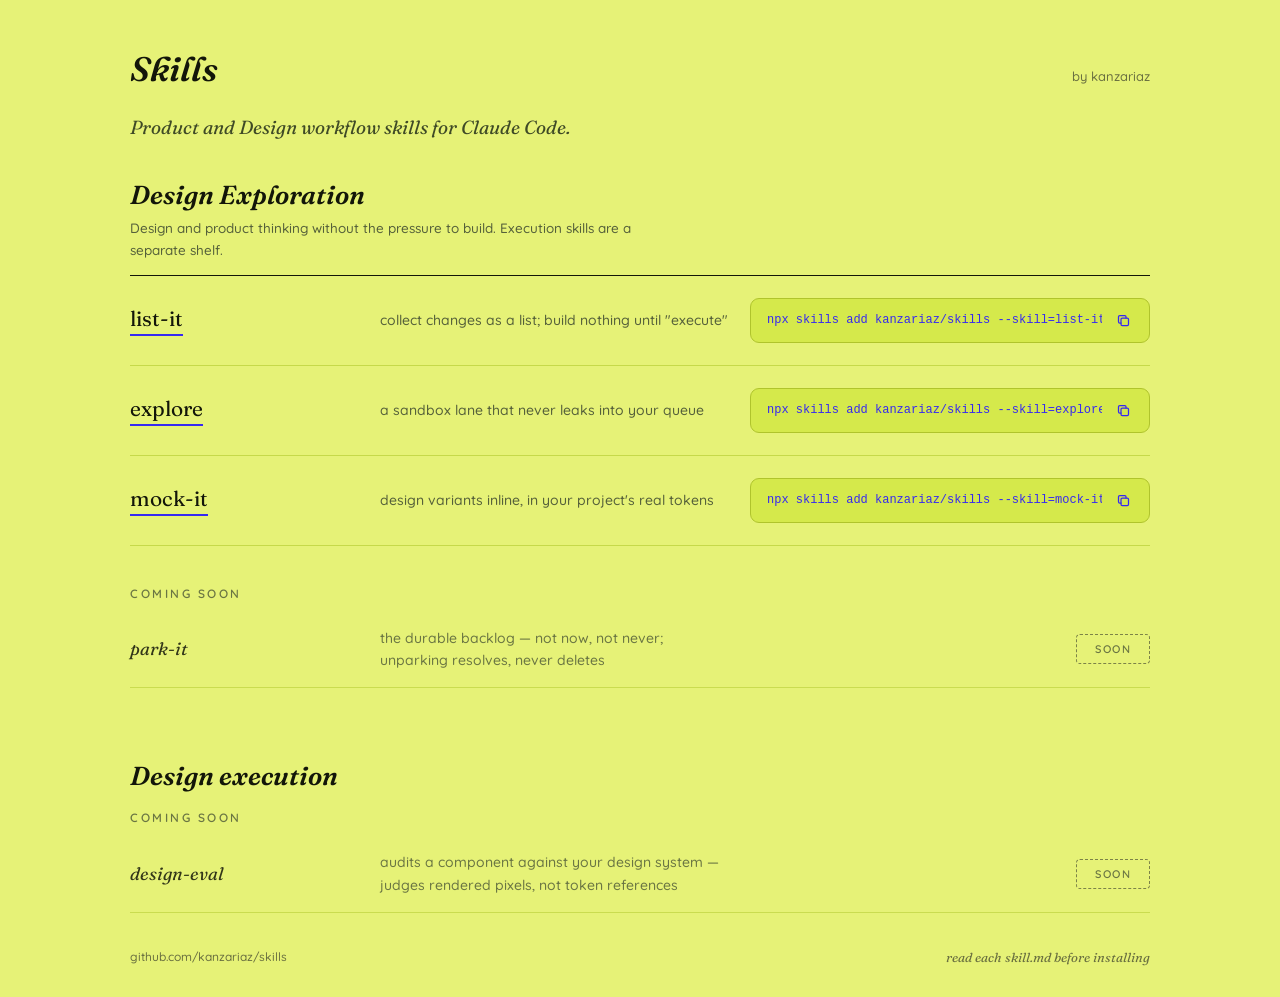
==== index.html @ 8e763c4c "Category restructure: per-section COMING SOON, execution shelf - park-it lives inside Design Explora" ====
<!doctype html>
<html lang="en">
<head>
<meta charset="utf-8">
<meta name="viewport" content="width=device-width, initial-scale=1">
<title>Skills — by kanzariaz</title>
<meta name="description" content="Product and Design workflow skills for Claude Code. Explore an idea freely without being rushed into building.">
<link rel="preconnect" href="https://fonts.googleapis.com">
<link rel="preconnect" href="https://fonts.gstatic.com" crossorigin>
<link href="https://fonts.googleapis.com/css2?family=Fraunces:ital,opsz,wght@0,9..144,400;0,9..144,600;1,9..144,400&family=Quicksand:wght@400;500;600&display=swap" rel="stylesheet">
<style>
  :root{
    --lime:#e6f277; --wash:#d5e94b; --wash-deep:#b0c42c;
    --ink:#131609; --blue:#3629f0;
    --tag:#3f4a26; --desc:#55603a; --soft:#6a7040; --faint:#8a9548;
    --hair:#c6d94a; --hair-strong:#9fb03a; --paper:#fdfef2;
    --serif:"Fraunces",Georgia,serif; --sans:"Quicksand",-apple-system,sans-serif;
    --mono:ui-monospace,"SF Mono",SFMono-Regular,Menlo,Consolas,monospace;
  }
  *{margin:0;padding:0;box-sizing:border-box}
  html{background:var(--lime)}
  body{background:var(--lime);color:var(--ink);font-family:var(--sans);min-height:100vh}
  .page{max-width:1100px;margin:0 auto;padding:48px 40px 32px}
  a{color:inherit;text-decoration:none}

  .top{display:flex;justify-content:space-between;align-items:baseline}
  .wordmark{font-family:var(--serif);font-style:italic;font-weight:600;font-size:34px}
  .byline{color:var(--soft);font-size:13px;font-weight:500}
  .tagline{font-family:var(--serif);font-style:italic;color:var(--tag);font-size:19px;line-height:1.65;margin:22px 0 36px;max-width:560px}

  .cat-name{font-family:var(--serif);font-style:italic;font-weight:600;font-size:26px}
  .cat-sub{color:var(--desc);font-size:13.5px;font-weight:500;margin:6px 0 14px;max-width:560px;line-height:1.6}
  .table{border-top:1px solid var(--ink)}
  .row{display:grid;grid-template-columns:230px 1fr 400px;gap:20px;align-items:center;padding:22px 0;border-bottom:1px solid var(--hair)}
  .name-link{justify-self:start;display:inline-flex;align-items:baseline;cursor:pointer}
  .skill-name{font-family:var(--serif);font-size:21px;border-bottom:2px solid var(--blue);padding-bottom:3px}
  .details-cue{display:inline-flex;align-items:center;gap:4px;color:var(--blue);font-size:13px;font-weight:600;
    padding-bottom:3px;padding-left:12px;
    opacity:0;transform:translateX(-4px);transition:opacity .18s ease,transform .18s ease}
  .row:hover .details-cue,.name-link:focus-visible .details-cue{opacity:1;transform:none}
  @media (hover:none){.details-cue{opacity:1;transform:none}}
  .desc{color:var(--desc);font-size:14px;font-weight:500;line-height:1.6}

  .cmd{background:var(--wash);border:1px solid var(--wash-deep);border-radius:9px;padding:12px 16px;display:flex;justify-content:space-between;align-items:center;gap:12px}
  .cmd code{color:var(--blue);font-family:var(--mono);font-size:12px;white-space:nowrap;overflow-x:auto;scrollbar-width:none}
  .copy-btn{background:none;border:none;cursor:pointer;color:var(--blue);display:flex;align-items:center;gap:5px;
    font-family:var(--sans);font-size:12px;font-weight:600;padding:2px;flex-shrink:0}
  .copy-btn svg{display:block}
  .copy-btn:hover{color:var(--ink)}

  .soon{margin-top:40px;opacity:.85}
  .cat2{margin-top:72px}
  .cat2 .soon{margin-top:18px}
  .soon-head{padding-bottom:10px;
    color:var(--desc);font-size:12px;font-weight:600;letter-spacing:2.5px}
  .soon-row{display:grid;grid-template-columns:230px 1fr 400px;gap:20px;align-items:center;padding:16px 0;border-bottom:1px solid var(--hair)}
  .soon-name{font-family:var(--serif);font-style:italic;font-size:18px}
  .soon-tag{justify-self:end;border:1.5px dashed var(--soft);color:var(--desc);border-radius:4px;
    padding:7px 18px;font-size:11px;font-weight:600;letter-spacing:1.5px}

  .foot{margin-top:20px;padding-top:16px;display:flex;justify-content:space-between;gap:12px;flex-wrap:wrap}
  .foot .gh{color:var(--soft);font-size:12px;font-weight:500}
  .foot .gh:hover{color:var(--blue)}
  .foot .note{font-family:var(--serif);font-style:italic;color:var(--soft);font-size:13px}

  /* detail view */
  .back{color:var(--blue);font-size:14px;font-weight:600;display:inline-flex;align-items:center;gap:6px}
  .back:hover{color:var(--ink)}
  .d-head{display:flex;justify-content:space-between;align-items:center;margin-bottom:30px}
  .d-name{font-family:var(--serif);font-weight:600;font-size:42px;border-bottom:3px solid var(--blue);padding-bottom:6px;display:inline-block}
  .d-pitch{font-family:var(--serif);font-style:italic;color:var(--tag);font-size:18px;line-height:1.65;margin:20px 0 24px;max-width:620px}
  .d-cmd{display:inline-flex;max-width:100%}
  .label{color:var(--desc);font-size:12px;font-weight:600;letter-spacing:2px;margin:36px 0 12px}
  .card{background:var(--paper);border-radius:12px;padding:24px 28px;max-width:820px}
  .example{font-family:var(--mono);font-size:13px;line-height:2;color:var(--tag);white-space:pre-wrap;word-break:break-word}
  .example .you{color:var(--blue);font-weight:600}
  .example .cl{color:var(--faint)}
  .md{font-family:var(--mono);font-size:12.5px;line-height:1.85;color:var(--tag);white-space:pre-wrap;word-break:break-word}
  .d-foot{margin-top:36px;border-top:1px solid var(--hair);padding-top:16px;display:flex;justify-content:space-between;gap:12px;flex-wrap:wrap}
  .d-foot a{color:var(--blue);font-size:14px;font-weight:600}
  .d-foot a:hover{color:var(--ink)}

  @media (max-width:820px){
    .page{padding:32px 22px 24px}
    .row,.soon-row{grid-template-columns:1fr;gap:10px;padding:20px 0}
    .cmd{width:100%}
    .soon-tag{justify-self:start}
    .tagline{font-size:17px}
    .d-name{font-size:32px}
  }
</style>
</head>
<body>
<div class="page" id="app"></div>

<script>
const REPO = "kanzariaz/skills";
const GH_URL = "https://github.com/kanzariaz/skills";

const SKILLS = [
  {
    slug: "list-it",
    desc: 'collect changes as a list; build nothing until "execute"',
    pitch: 'The conveyor belt. Dictate changes faster than you want them executed — every item is captured, read back, and numbered. Nothing is built, planned, or even researched until you say "execute."',
    example: [
      ["you", "/list-it make the header sticky"],
      ["cl", "1. Make the header sticky. Anything else?"],
      ["you", "/list-it actually also swap the font to Inter, and kill the modal"],
      ["cl", "1. Sticky header  2. Body font → Inter  3. Remove the modal. More?"],
      ["you", "execute"],
      ["cl", "Working through 1–3 in order… done + what to check, by item."]
    ],
    md: null
  },
  {
    slug: "explore",
    desc: "a sandbox lane that never leaks into your queue",
    pitch: 'The sandbox. Kick an idea around — options, mockups, trade-offs, honest pushback — without anything landing on your task list, in your code, or in your ledgers. A picked direction is still not permission to build: only "execute" is.',
    example: [
      ["you", "/explore should onboarding have demo tasks?"],
      ["cl", "Three options with trade-offs — demo tasks teach by example but violate “empty list = yours”… honest take: ghost copy beats demo tasks because…"],
      ["you", "agreed, drop demo tasks. park the ghost copy idea"],
      ["cl", "Parked. Nothing was built — exploring stays free."]
    ],
    md: null
  },
  {
    slug: "mock-it",
    desc: "design variants inline, in your project's real tokens",
    pitch: "The sketchpad. Say “mock up X” and get 2–4 labeled variants rendered inline in the chat — drawn in your project's real design tokens, with a one-line trade-off under each. Then it asks which direction to take, and builds nothing until you pick.",
    example: [
      ["you", "/mock-it the empty state — a few options"],
      ["cl", "Option A — Ghost copy (quietest…)  Option B — Illustration (warmest…)  Option C — First-run checklist (busiest…). Which direction?"],
      ["you", "A, but with the headline from C"],
      ["cl", "Rendered the blend — still exploration, nothing built yet."]
    ],
    md: null
  }
];

const EXPLORATION_SOON = [
  { name: "park-it", desc: "the durable backlog — not now, not never; unparking resolves, never deletes" }
];
const EXECUTION_SOON = [
  { name: "design-eval", desc: "audits a component against your design system — judges rendered pixels, not token references" }
];

function soonBlock(items){
  let h = '<div class="soon"><div class="soon-head">COMING SOON</div>';
  for (const s of items){
    h += '<div class="soon-row"><span class="soon-name">' + s.name + '</span>' +
      '<span class="desc">' + esc(s.desc) + '</span><span class="soon-tag">SOON</span></div>';
  }
  return h + '</div>';
}

const MD = {};
MD["list-it"] = `---
name: list-it
description: Start collecting a numbered list of changes the user wants, WITHOUT executing any of them. Use when the user invokes /list-it or says "start a list", "let me list the changes", "add to the list". Stay in collection mode — echo the running list back after each addition and ask if there's more — until the user explicitly says to execute/go/start, and only then begin working through the items.
---

# List — collect first, execute on "go"

The user dictates changes faster than they want them executed — often by voice, in
bursts, while looking at the running product. This skill separates *capturing* the
work from *doing* the work so nothing gets lost and nothing starts prematurely.

## Collection mode (starts immediately on invocation)

1. ONE running list per session: the first /list-it opens it; every later
   /list-it invocation APPENDS to it (the user invokes the skill per item —
   that's the normal rhythm, not a reset). A list only resets after it has been
   executed. If the user's invocation contains items, capture them.
   The user may interleave /explore rounds while the list is open — exploration
   never touches the list; its outcome joins only when the user says so.
2. After every user message, restate the FULL numbered list so far — each item as one
   short line in your own words (confirm interpretation, especially for voice-garbled
   input; if an item is ambiguous, note your reading in parentheses rather than
   asking a blocking question).
3. Then ask, briefly, if there's anything else — vary the phrasing, keep it to one
   line. NEVER prompt for execution ("or execute?", "ready to run?") — the
   execute command always comes from the user unprompted; the only question
   collection mode ever asks is whether there's more.
4. While collecting, do NOT: edit files, run commands, plan implementations, or
   research the codebase. Reading a file is allowed only if needed to understand what
   an item refers to. Do not evaluate or push back on items yet — capture faithfully.
   (Exception: if an item is impossible or conflicts with a locked decision in the
   project's context files (CLAUDE.md), flag it inline in one sentence, keep it on
   the list marked "⚠", and move on.)
5. **Decided work only.** An item joins the list only when its design process is
   complete — a direction/option has been explicitly chosen by the user. Features
   still being explored (mockups under review, options not yet picked) stay OFF the
   list; track them in conversation and add them the moment the user picks a
   direction. If the user names something undecided, say it's noted but not listed
   yet.
6. Items may be edits to earlier items ("actually make that blue, not green") —
   update the existing item in place, don't append a duplicate.

## Execution trigger

Stay in collection mode until the user clearly says to proceed: "go", "execute",
"that's all, do it", "start", or equivalent. "That's all" alone means the list is
complete — confirm the final list and ask whether to execute now.

## Discard

"Discard the list" (or "scrap it", "forget the list" when clearly final, not a
pause) empties the list without executing anything. Confirm what was dropped in
one line. Items that carried decisions (a picked option, a chosen direction) do
NOT survive the discard as recorded decisions — if the user wants one kept, it
must be re-listed or recorded wherever the project tracks deferred work; offer
that only when a dropped item contained a real decision. A discarded list resets
the session's list — the next /list-it opens a fresh one.

## Execution mode

1. Restate the final list once.
2. Work through the items in order, following the project's normal working
   agreements. Track progress with the task tools if the list is long.
3. If items interact (one change makes another moot or conflicts), say so when you
   reach it and make the sensible call rather than stopping.
4. Finish with a "done + what to check" handoff, organized by list item number.`;

MD["explore"] = `---
name: explore
description: Open an idea-exploration lane that runs in PARALLEL with a running /list-it list. Use when the user invokes /explore or says "let me explore X first", "before adding this, let's look at options". Nothing gets built, listed, or committed from exploration — it produces options, mockups, and trade-offs; the outcome only becomes a /list-it item (or a parked note) when the user explicitly says so.
---

# explore — think out loud without committing anything

The user often has a /list-it list running (decided work, queued) and wants to
kick an idea around WITHOUT it landing on that list. /explore is the sandbox
lane; the list is the conveyor belt. They run in parallel and never leak into
each other.

## While exploring

1. Treat the topic as undecided by definition. Offer options, trade-offs,
   references, quick /mock-it rounds, napkin math — whatever moves the idea.
   Push back honestly; exploration is where disagreement is cheapest.
2. Do NOT: add anything to the /list-it list, edit code, or create durable
   records. Reading code/data to inform the exploration is fine.
3. If a running list exists, leave it exactly as it stands — restate it only
   if the user asks. Interleaving is expected: an /explore round can happen
   between two /list-it item additions.
4. Keep each exploration scoped to its topic; if the user opens a second
   thread, name them when summarizing so nothing blurs.

## Leaving exploration

**"Execute" is the verb that ends exploring.** Until the user says "execute"
(or an unmistakable equivalent), stay in exploring mode — even after a
direction is picked, a plan is approved, or the user sounds enthusiastic
("let's do that", "let's start with A" = a pick, NOT permission to build).
A pick narrows the exploration; only "execute" converts it into real work.

An exploration ends one of three ways — always confirm which:
- **Picked** → the user states a direction; offer the one-liner for /list-it
  (or for the project's deferred-work tracker if it's for later) and add it
  only on their word.
- **Parked** → worth keeping, not now: record it wherever the project keeps
  deferred work (a backlog file, an issue tracker, a parked list), with the
  exploration's artifacts/mockups linked.
- **Dropped** → note the dead end in one line (dead ends are findings too),
  nothing recorded unless the user wants it.`;

MD["mock-it"] = `---
name: mock-it
description: Mock up a few design options INSIDE the chat (inline visuals, not artifacts) when the user says "mock up X", "show me some options for X", or invokes /mock-it. Renders 2–4 labeled variants of a screen/component in the project's real design tokens, then asks which direction to pursue.
---

# Mockup — quick visual options, in the chat

The user explores design directions by looking, not reading. When they ask for a
mockup, produce a small set of visual options inline in the conversation — NOT as a
published artifact (artifacts are for full decision documents; this skill is for
fast looks).

## How

1. 2–4 variants, each labeled (Option A/B/C + a two-word name) with a one-line
   trade-off under each.
2. Render them with the inline visualization tool so they appear in the chat.
   Frame the mock at the target's real proportions — a phone frame at device
   proportions for mobile apps, a browser-shaped panel for web.
3. Draw in the project's REAL design tokens — discover them fresh if unsure
   (theme files, DesignSystem/tokens modules, tailwind config, asset catalogs,
   CSS custom properties). Mock in the product's default appearance (dark mode
   if the product defaults to dark) unless asked otherwise, and verify color
   values against the source when fidelity matters.
4. Real copy, never lorem; honor the project's locked product decisions and
   vocabulary (check CLAUDE.md / context docs before inventing labels).
5. End by asking which option (or which pieces of several) to take forward. A
   mockup round is EXPLORATION — nothing goes on the /list-it list and nothing gets
   built from it until the user picks a direction.
6. Only escalate to an artifact if the user asks for one (e.g. wants to share it or
   keep it as a decision record).`;

SKILLS.forEach(s => s.md = MD[s.slug]);

const COPY_SVG = '<svg width="15" height="15" viewBox="0 0 24 24" fill="none" stroke="currentColor" stroke-width="2" stroke-linecap="round" stroke-linejoin="round" aria-hidden="true"><rect x="8" y="8" width="12" height="12" rx="2"/><path d="M16 8V6a2 2 0 0 0-2-2H6a2 2 0 0 0-2 2v8a2 2 0 0 0 2 2h2"/></svg>';

function esc(s){return s.replace(/&/g,"&amp;").replace(/</g,"&lt;").replace(/>/g,"&gt;")}
function cmdFor(slug){return "npx skills add " + REPO + " --skill=" + slug}

function cmdBox(slug){
  return '<span class="cmd"><code>' + cmdFor(slug) + '</code>' +
    '<button class="copy-btn" data-cmd="' + cmdFor(slug) + '" aria-label="Copy install command for ' + slug + '">' + COPY_SVG + '</button></span>';
}

function listView(){
  let h = '<header class="top"><a class="wordmark" href="#/">Skills</a><span class="byline">by kanzariaz</span></header>';
  h += '<p class="tagline">Product and Design workflow skills for Claude Code.</p>';
  h += '<div class="cat-name">Design Exploration</div>' +
    '<p class="cat-sub">Design and product thinking without the pressure to build. Execution skills are a separate shelf.</p>';
  h += '<div class="table">';
  for (const s of SKILLS){
    h += '<div class="row">' +
      '<a class="name-link" href="#/' + s.slug + '"><span class="skill-name">' + s.slug + '</span>' +
      '<span class="details-cue">details <span aria-hidden="true">→</span></span></a>' +
      '<span class="desc">' + esc(s.desc) + '</span>' + cmdBox(s.slug) + '</div>';
  }
  h += '</div>';
  h += soonBlock(EXPLORATION_SOON);
  h += '<div class="cat2"><div class="cat-name">Design execution</div>' + soonBlock(EXECUTION_SOON) + '</div>';
  h += '<footer class="foot"><a class="gh" href="' + GH_URL + '">github.com/' + REPO + '</a>' +
    '<span class="note">read each skill.md before installing</span></footer>';
  return h;
}

function detailView(s){
  const i = SKILLS.indexOf(s);
  const next = SKILLS[(i + 1) % SKILLS.length];
  let ex = "";
  for (const [who, line] of s.example){
    ex += '<span class="' + who + '">' + (who === "you" ? "you:" : "claude:") + '</span> ' + esc(line) + "\n";
  }
  return '<div class="d-head"><a class="back" href="#/"><span aria-hidden="true">←</span> all skills</a>' +
    '<span class="byline">by kanzariaz</span></div>' +
    '<h1 class="d-name">' + s.slug + '</h1>' +
    '<p class="d-pitch">' + esc(s.pitch) + '</p>' +
    '<span class="d-cmd">' + cmdBox(s.slug) + '</span>' +
    '<div class="label">IN PRACTICE</div>' +
    '<div class="card"><div class="example">' + ex + '</div></div>' +
    '<div class="label">SKILL.MD</div>' +
    '<div class="card"><div class="md">' + esc(s.md) + '</div></div>' +
    '<div class="d-foot"><a href="' + GH_URL + '/blob/main/skills/' + s.slug + '/SKILL.md">view on GitHub</a>' +
    '<a href="#/' + next.slug + '">next: ' + next.slug + ' →</a></div>';
}

function render(){
  const app = document.getElementById("app");
  const slug = (location.hash || "#/").replace(/^#\//, "");
  const skill = SKILLS.find(s => s.slug === slug);
  app.innerHTML = skill ? detailView(skill) : listView();
  document.title = skill ? skill.slug + " — Skills" : "Skills — by kanzariaz";
  window.scrollTo(0, 0);
}

document.addEventListener("click", e => {
  const btn = e.target.closest(".copy-btn");
  if (!btn) return;
  navigator.clipboard.writeText(btn.dataset.cmd).then(() => {
    const old = btn.innerHTML;
    btn.innerHTML = "copied ✓";
    setTimeout(() => { btn.innerHTML = old; }, 1400);
  });
});

window.addEventListener("hashchange", render);
render();
</script>
</body>
</html>
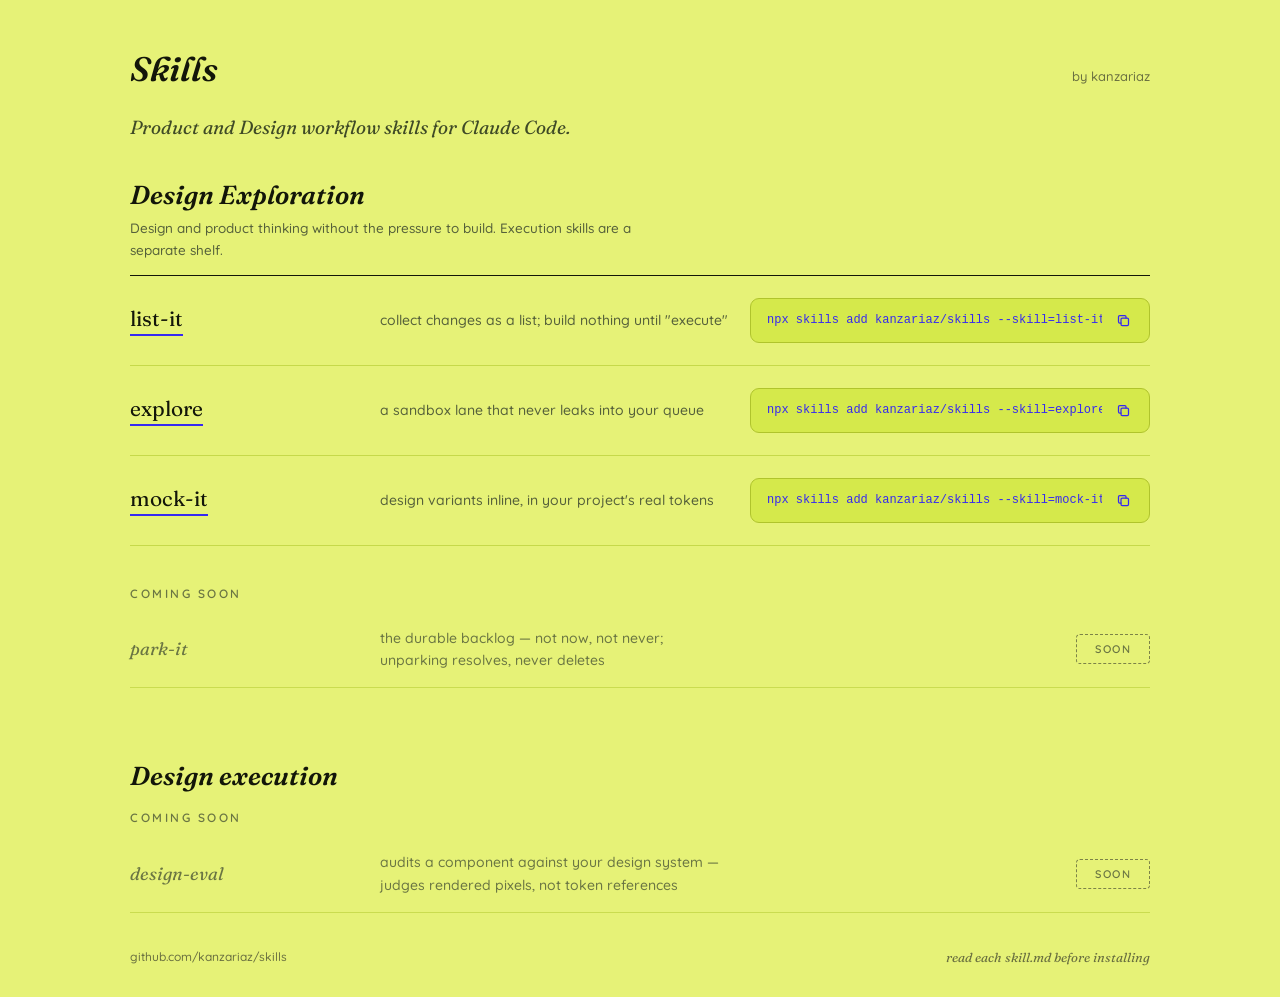
==== commit 1337f84c: "Soon-skill names match description weight Co-Authored-By: Claude Fable 5 <noreply@anthropic.com>" ====
--- a/index.html
+++ b/index.html
@@ -54,7 +54,7 @@
   .soon-head{padding-bottom:10px;
     color:var(--desc);font-size:12px;font-weight:600;letter-spacing:2.5px}
   .soon-row{display:grid;grid-template-columns:230px 1fr 400px;gap:20px;align-items:center;padding:16px 0;border-bottom:1px solid var(--hair)}
-  .soon-name{font-family:var(--serif);font-style:italic;font-size:18px}
+  .soon-name{font-family:var(--serif);font-style:italic;font-size:18px;color:var(--desc)}
   .soon-tag{justify-self:end;border:1.5px dashed var(--soft);color:var(--desc);border-radius:4px;
     padding:7px 18px;font-size:11px;font-weight:600;letter-spacing:1.5px}
 
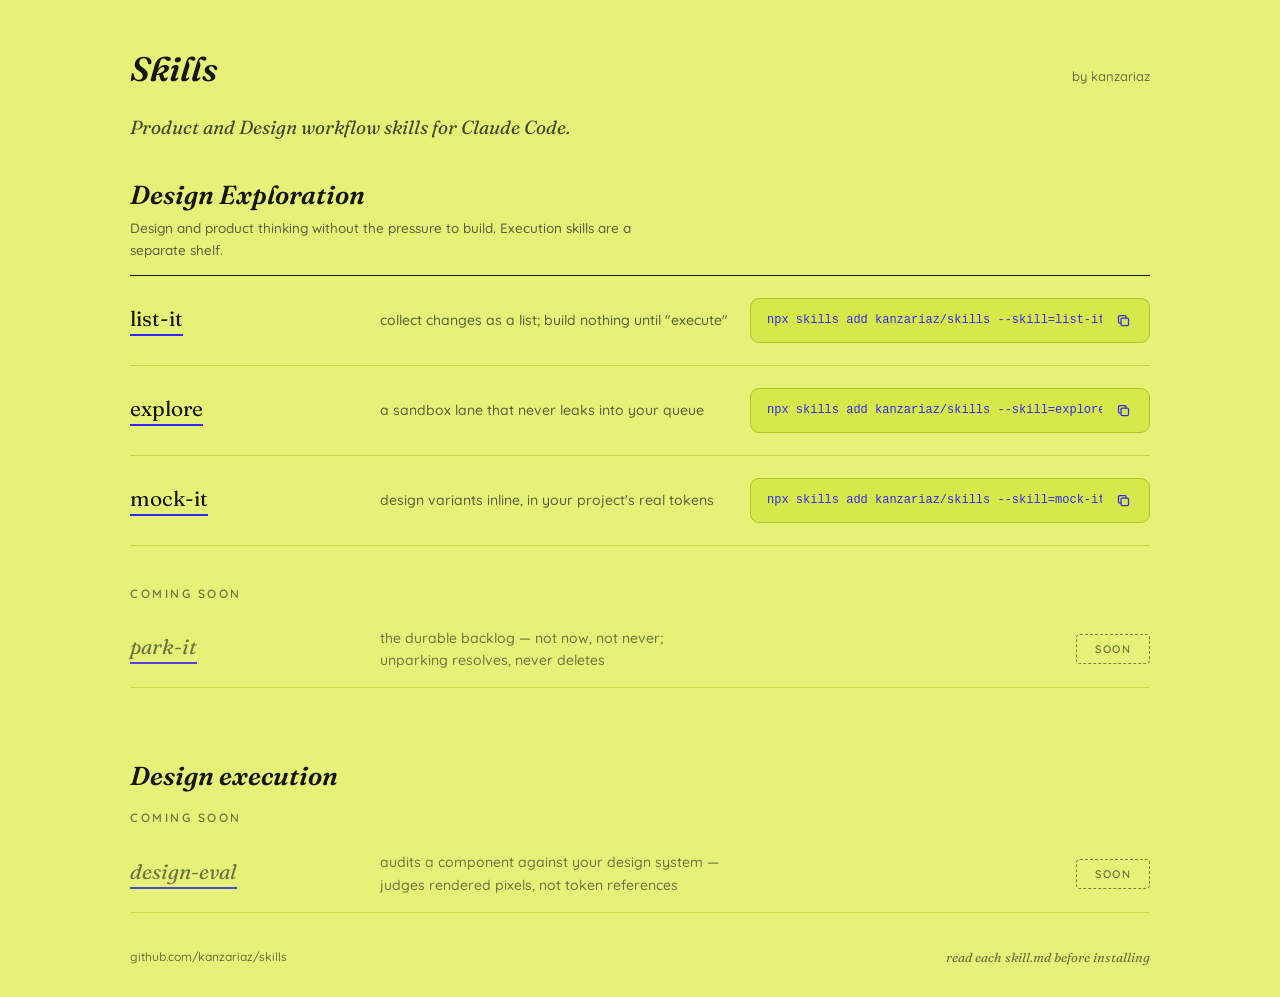
==== commit c3334b36: "Soon-skill names at active size with underline Co-Authored-By: Claude Fable 5 <noreply@anthropic.com" ====
--- a/index.html
+++ b/index.html
@@ -54,7 +54,7 @@
   .soon-head{padding-bottom:10px;
     color:var(--desc);font-size:12px;font-weight:600;letter-spacing:2.5px}
   .soon-row{display:grid;grid-template-columns:230px 1fr 400px;gap:20px;align-items:center;padding:16px 0;border-bottom:1px solid var(--hair)}
-  .soon-name{font-family:var(--serif);font-style:italic;font-size:18px;color:var(--desc)}
+  .soon-name{font-family:var(--serif);font-style:italic;font-size:21px;color:var(--desc);border-bottom:2px solid var(--blue);padding-bottom:3px;justify-self:start}
   .soon-tag{justify-self:end;border:1.5px dashed var(--soft);color:var(--desc);border-radius:4px;
     padding:7px 18px;font-size:11px;font-weight:600;letter-spacing:1.5px}
 
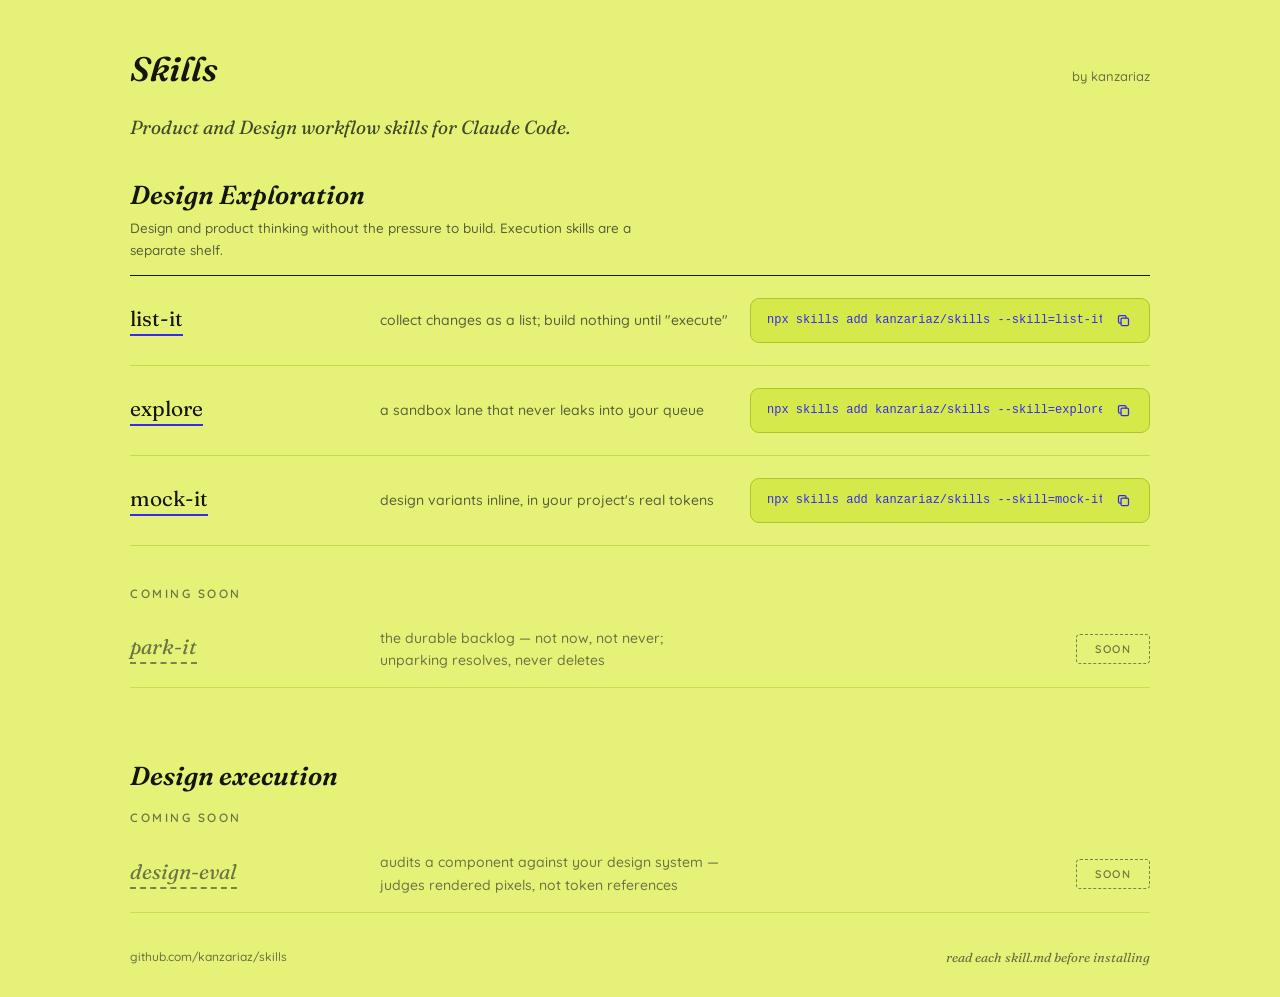
==== commit e10bfa99: "Soon-skill underlines: dashed and grey Co-Authored-By: Claude Fable 5 <noreply@anthropic.com>" ====
--- a/index.html
+++ b/index.html
@@ -54,7 +54,7 @@
   .soon-head{padding-bottom:10px;
     color:var(--desc);font-size:12px;font-weight:600;letter-spacing:2.5px}
   .soon-row{display:grid;grid-template-columns:230px 1fr 400px;gap:20px;align-items:center;padding:16px 0;border-bottom:1px solid var(--hair)}
-  .soon-name{font-family:var(--serif);font-style:italic;font-size:21px;color:var(--desc);border-bottom:2px solid var(--blue);padding-bottom:3px;justify-self:start}
+  .soon-name{font-family:var(--serif);font-style:italic;font-size:21px;color:var(--desc);border-bottom:2px dashed var(--soft);padding-bottom:3px;justify-self:start}
   .soon-tag{justify-self:end;border:1.5px dashed var(--soft);color:var(--desc);border-radius:4px;
     padding:7px 18px;font-size:11px;font-weight:600;letter-spacing:1.5px}
 
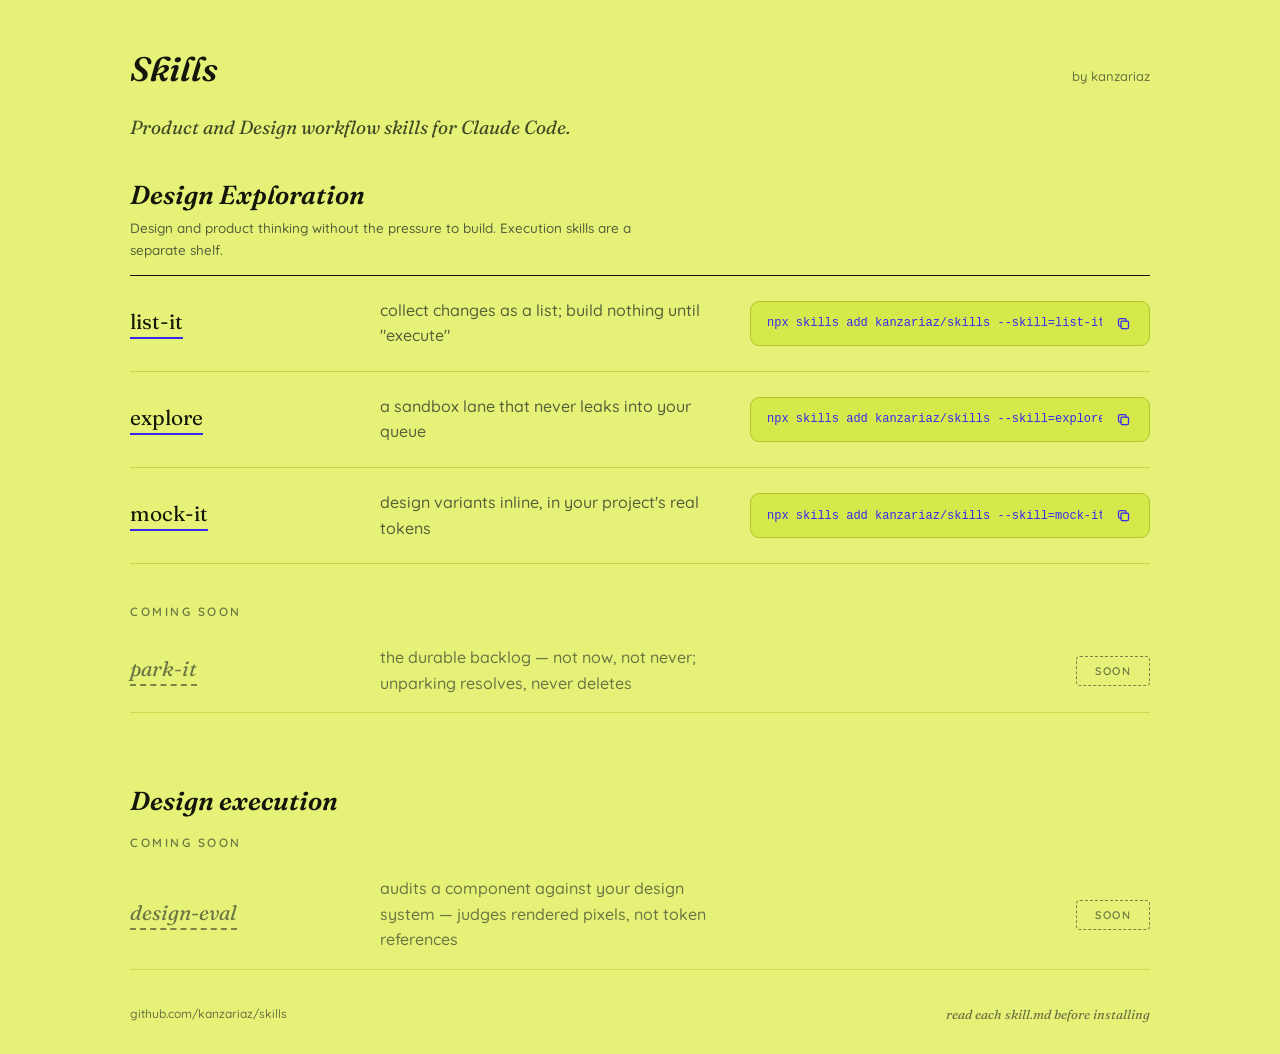
==== commit 7d10045b: "Row descriptions 14 -> 16px Co-Authored-By: Claude Fable 5 <noreply@anthropic.com>" ====
--- a/index.html
+++ b/index.html
@@ -39,7 +39,7 @@
     opacity:0;transform:translateX(-4px);transition:opacity .18s ease,transform .18s ease}
   .row:hover .details-cue,.name-link:focus-visible .details-cue{opacity:1;transform:none}
   @media (hover:none){.details-cue{opacity:1;transform:none}}
-  .desc{color:var(--desc);font-size:14px;font-weight:500;line-height:1.6}
+  .desc{color:var(--desc);font-size:16px;font-weight:500;line-height:1.6}
 
   .cmd{background:var(--wash);border:1px solid var(--wash-deep);border-radius:9px;padding:12px 16px;display:flex;justify-content:space-between;align-items:center;gap:12px}
   .cmd code{color:var(--blue);font-family:var(--mono);font-size:12px;white-space:nowrap;overflow-x:auto;scrollbar-width:none}
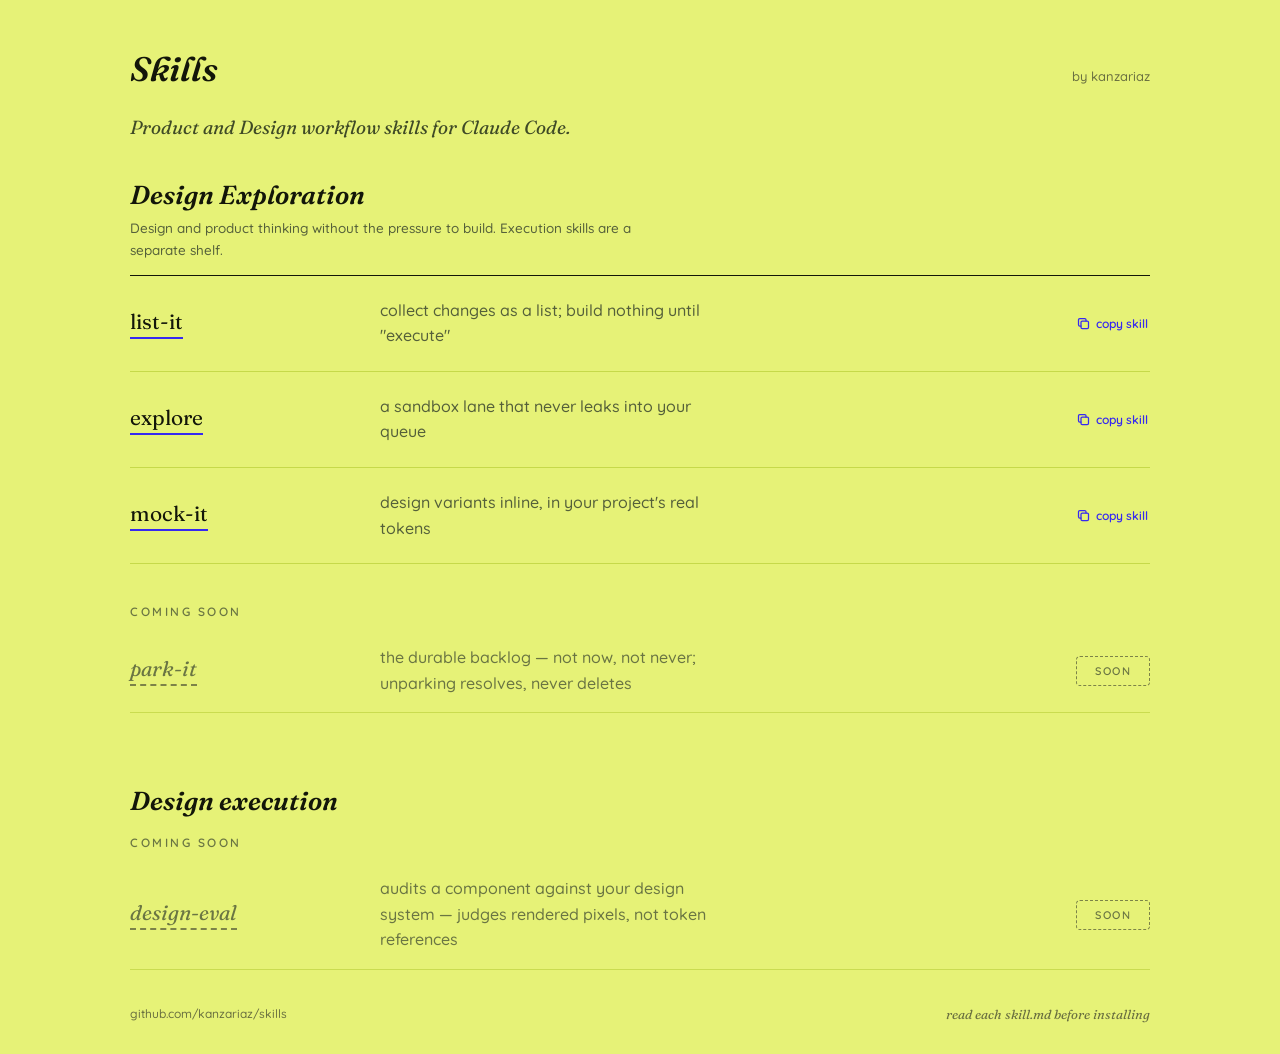
==== commit c1e98219: "Row chips become "copy skill" buttons List rows show icon + "copy skill" instead of the raw npx comm" ====
--- a/index.html
+++ b/index.html
@@ -42,6 +42,12 @@
   .desc{color:var(--desc);font-size:16px;font-weight:500;line-height:1.6}
 
   .cmd{background:var(--wash);border:1px solid var(--wash-deep);border-radius:9px;padding:12px 16px;display:flex;justify-content:space-between;align-items:center;gap:12px}
+  .cmd-chip{background:var(--wash);border:1px solid var(--wash-deep);border-radius:9px;padding:12px 20px;
+    display:inline-flex;align-items:center;gap:9px;justify-self:end;cursor:pointer;
+    color:var(--blue);font-family:var(--sans);font-weight:600;font-size:14px}
+  .cmd-chip:hover{background:var(--wash-deep)}
+  .cmd-chip svg{display:block}
+  @media (max-width:820px){.cmd-chip{justify-self:start}}
   .cmd code{color:var(--blue);font-family:var(--mono);font-size:12px;white-space:nowrap;overflow-x:auto;scrollbar-width:none}
   .copy-btn{background:none;border:none;cursor:pointer;color:var(--blue);display:flex;align-items:center;gap:5px;
     font-family:var(--sans);font-size:12px;font-weight:600;padding:2px;flex-shrink:0}
@@ -319,7 +325,8 @@
     h += '<div class="row">' +
       '<a class="name-link" href="#/' + s.slug + '"><span class="skill-name">' + s.slug + '</span>' +
       '<span class="details-cue">details <span aria-hidden="true">→</span></span></a>' +
-      '<span class="desc">' + esc(s.desc) + '</span>' + cmdBox(s.slug) + '</div>';
+      '<span class="desc">' + esc(s.desc) + '</span>' +
+      '<button class="cmd-chip copy-btn" data-cmd="' + cmdFor(s.slug) + '" aria-label="Copy install command for ' + s.slug + '">' + COPY_SVG + 'copy skill</button></div>';
   }
   h += '</div>';
   h += soonBlock(EXPLORATION_SOON);
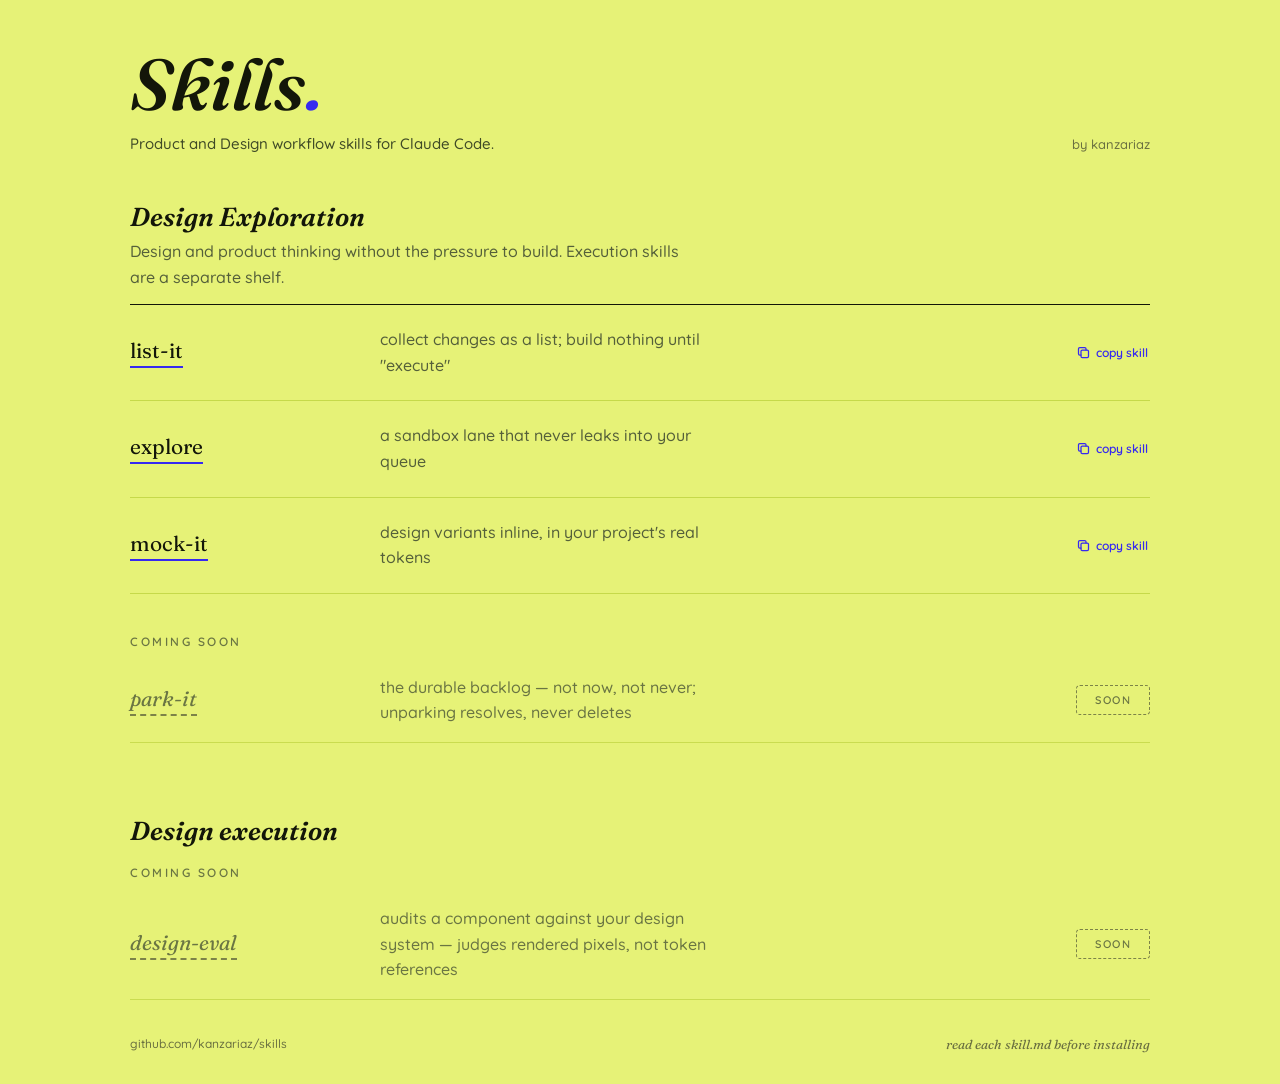
==== commit 9cc9f710: "Masthead D, paper copy-skill chips, larger category subtitle - 72px italic wordmark with blue full s" ====
--- a/index.html
+++ b/index.html
@@ -24,12 +24,15 @@
   a{color:inherit;text-decoration:none}
 
   .top{display:flex;justify-content:space-between;align-items:baseline}
-  .wordmark{font-family:var(--serif);font-style:italic;font-weight:600;font-size:34px}
+  .wordmark{font-family:var(--serif);font-style:italic;font-weight:600;font-size:72px;line-height:1;display:inline-block}
+  .wordmark .dot{color:var(--blue)}
   .byline{color:var(--soft);font-size:13px;font-weight:500}
-  .tagline{font-family:var(--serif);font-style:italic;color:var(--tag);font-size:19px;line-height:1.65;margin:22px 0 36px;max-width:560px}
+  .head-row{display:flex;justify-content:space-between;align-items:baseline;gap:12px;flex-wrap:wrap;margin:14px 0 48px}
+  .tagline{color:var(--tag);font-size:15px;font-weight:500}
+  @media (max-width:820px){.wordmark{font-size:48px}}
 
   .cat-name{font-family:var(--serif);font-style:italic;font-weight:600;font-size:26px}
-  .cat-sub{color:var(--desc);font-size:13.5px;font-weight:500;margin:6px 0 14px;max-width:560px;line-height:1.6}
+  .cat-sub{color:var(--desc);font-size:16px;font-weight:500;margin:6px 0 14px;max-width:560px;line-height:1.6}
   .table{border-top:1px solid var(--ink)}
   .row{display:grid;grid-template-columns:230px 1fr 400px;gap:20px;align-items:center;padding:22px 0;border-bottom:1px solid var(--hair)}
   .name-link{justify-self:start;display:inline-flex;align-items:baseline;cursor:pointer}
@@ -42,10 +45,10 @@
   .desc{color:var(--desc);font-size:16px;font-weight:500;line-height:1.6}
 
   .cmd{background:var(--wash);border:1px solid var(--wash-deep);border-radius:9px;padding:12px 16px;display:flex;justify-content:space-between;align-items:center;gap:12px}
-  .cmd-chip{background:var(--wash);border:1px solid var(--wash-deep);border-radius:9px;padding:12px 20px;
+  .cmd-chip{background:var(--paper);border:none;border-radius:9px;padding:12px 20px;
     display:inline-flex;align-items:center;gap:9px;justify-self:end;cursor:pointer;
     color:var(--blue);font-family:var(--sans);font-weight:600;font-size:14px}
-  .cmd-chip:hover{background:var(--wash-deep)}
+  .cmd-chip:hover{background:#f2f6da}
   .cmd-chip svg{display:block}
   @media (max-width:820px){.cmd-chip{justify-self:start}}
   .cmd code{color:var(--blue);font-family:var(--mono);font-size:12px;white-space:nowrap;overflow-x:auto;scrollbar-width:none}
@@ -91,7 +94,6 @@
     .row,.soon-row{grid-template-columns:1fr;gap:10px;padding:20px 0}
     .cmd{width:100%}
     .soon-tag{justify-self:start}
-    .tagline{font-size:17px}
     .d-name{font-size:32px}
   }
 </style>
@@ -316,8 +318,9 @@
 }
 
 function listView(){
-  let h = '<header class="top"><a class="wordmark" href="#/">Skills</a><span class="byline">by kanzariaz</span></header>';
-  h += '<p class="tagline">Product and Design workflow skills for Claude Code.</p>';
+  let h = '<header><a class="wordmark" href="#/">Skills<span class="dot">.</span></a>' +
+    '<div class="head-row"><span class="tagline">Product and Design workflow skills for Claude Code.</span>' +
+    '<span class="byline">by kanzariaz</span></div></header>';
   h += '<div class="cat-name">Design Exploration</div>' +
     '<p class="cat-sub">Design and product thinking without the pressure to build. Execution skills are a separate shelf.</p>';
   h += '<div class="table">';
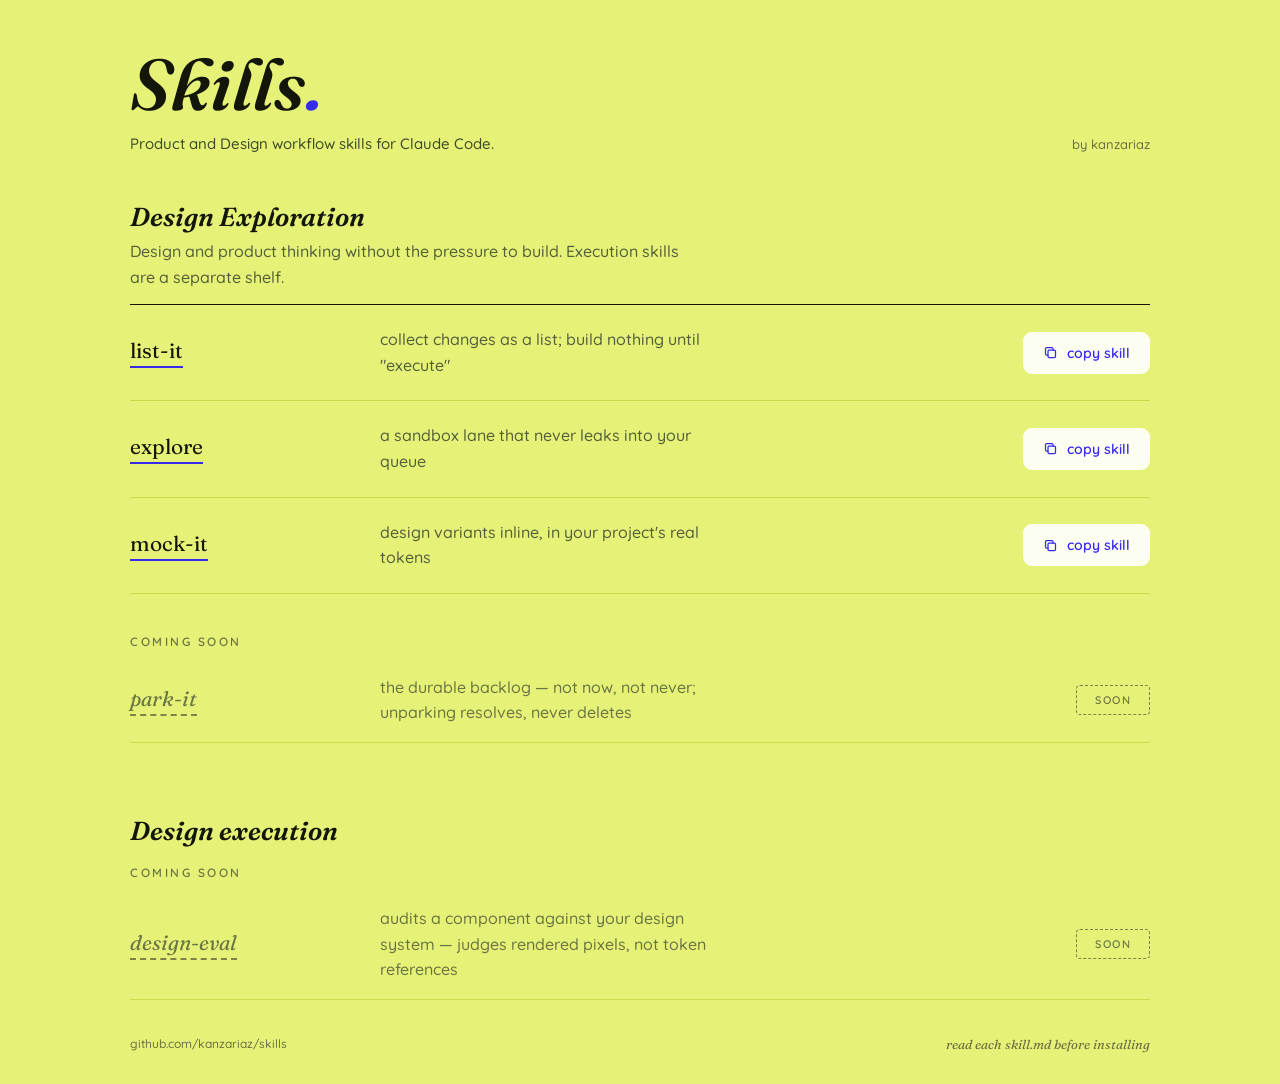
==== commit 4a09d8d4: "Fix paper chip: scope old copy-btn reset to detail command box The .copy-btn reset (background:none," ====
--- a/index.html
+++ b/index.html
@@ -52,10 +52,10 @@
   .cmd-chip svg{display:block}
   @media (max-width:820px){.cmd-chip{justify-self:start}}
   .cmd code{color:var(--blue);font-family:var(--mono);font-size:12px;white-space:nowrap;overflow-x:auto;scrollbar-width:none}
-  .copy-btn{background:none;border:none;cursor:pointer;color:var(--blue);display:flex;align-items:center;gap:5px;
+  .cmd .copy-btn{background:none;border:none;cursor:pointer;color:var(--blue);display:flex;align-items:center;gap:5px;
     font-family:var(--sans);font-size:12px;font-weight:600;padding:2px;flex-shrink:0}
-  .copy-btn svg{display:block}
-  .copy-btn:hover{color:var(--ink)}
+  .cmd .copy-btn svg{display:block}
+  .cmd .copy-btn:hover{color:var(--ink)}
 
   .soon{margin-top:40px;opacity:.85}
   .cat2{margin-top:72px}
